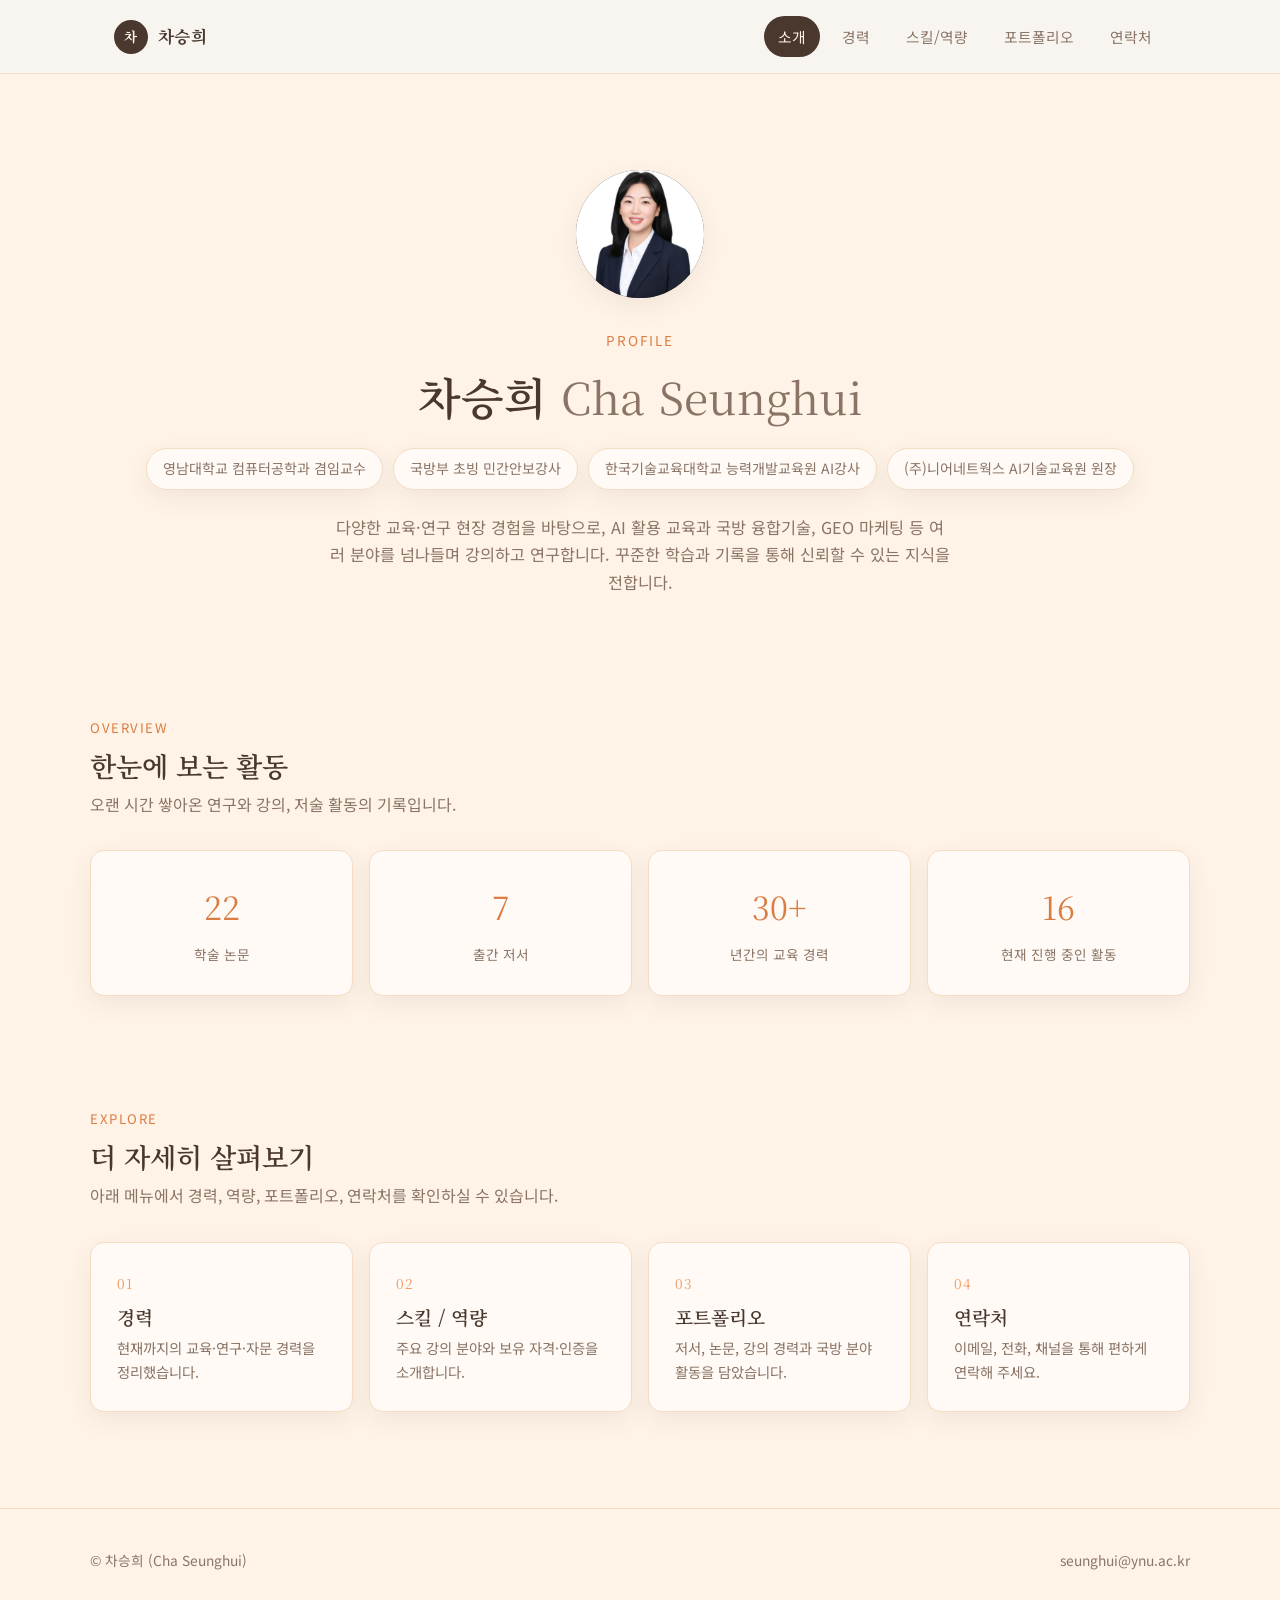
==== index.html @ 2e70e282 "Add profile site" ====
<!doctype html>
<html lang="ko">
<head>
<meta charset="UTF-8">
<meta name="viewport" content="width=device-width, initial-scale=1.0">
<title>차승희 | 소개</title>
<link rel="preconnect" href="https://fonts.googleapis.com">
<link rel="preconnect" href="https://fonts.gstatic.com" crossorigin>
<link href="https://fonts.googleapis.com/css2?family=Noto+Sans+KR:wght@400;500;700&family=Noto+Serif+KR:wght@500;600;700&display=swap" rel="stylesheet">
<link rel="stylesheet" href="css/style.css">
</head>
<body>

<header class="site-header">
  <nav class="nav">
    <a href="index.html" class="nav-brand"><span class="mono">차</span> 차승희</a>
    <button class="nav-toggle" aria-label="메뉴 열기">
      <span></span><span></span><span></span>
    </button>
    <ul class="nav-links">
      <li><a href="index.html" class="active">소개</a></li>
      <li><a href="career.html">경력</a></li>
      <li><a href="skills.html">스킬/역량</a></li>
      <li><a href="portfolio.html">포트폴리오</a></li>
      <li><a href="contact.html">연락처</a></li>
    </ul>
  </nav>
</header>

<section class="hero">
  <div class="avatar"><img src="프로필사진.jpg" alt="차승희"></div>
  <span class="eyebrow">Profile</span>
  <h1>차승희 <span style="font-weight:400; color:var(--ink-soft);">Cha Seunghui</span></h1>
  <div class="titles">
    <span>영남대학교 컴퓨터공학과 겸임교수</span>
    <span>국방부 초빙 민간안보강사</span>
    <span>한국기술교육대학교 능력개발교육원 AI강사</span>
    <span>(주)니어네트웍스 AI기술교육원 원장</span>
  </div>
  <p class="lead">
    다양한 교육·연구 현장 경험을 바탕으로, AI 활용 교육과 국방 융합기술, GEO 마케팅 등
    여러 분야를 넘나들며 강의하고 연구합니다. 꾸준한 학습과 기록을 통해 신뢰할 수 있는 지식을 전합니다.
  </p>
</section>

<section>
  <div class="section-head fade-up">
    <span class="kicker">Overview</span>
    <h2>한눈에 보는 활동</h2>
    <p>오랜 시간 쌓아온 연구와 강의, 저술 활동의 기록입니다.</p>
  </div>
  <div class="stats fade-up">
    <div class="stat">
      <span class="num">22</span>
      <span class="label">학술 논문</span>
    </div>
    <div class="stat">
      <span class="num">7</span>
      <span class="label">출간 저서</span>
    </div>
    <div class="stat">
      <span class="num">30+</span>
      <span class="label">년간의 교육 경력</span>
    </div>
    <div class="stat">
      <span class="num">16</span>
      <span class="label">현재 진행 중인 활동</span>
    </div>
  </div>
</section>

<section>
  <div class="section-head fade-up">
    <span class="kicker">Explore</span>
    <h2>더 자세히 살펴보기</h2>
    <p>아래 메뉴에서 경력, 역량, 포트폴리오, 연락처를 확인하실 수 있습니다.</p>
  </div>
  <div class="cta-grid fade-up">
    <a href="career.html" class="cta-card">
      <span class="num">01</span>
      <h3>경력</h3>
      <p>현재까지의 교육·연구·자문 경력을 정리했습니다.</p>
    </a>
    <a href="skills.html" class="cta-card">
      <span class="num">02</span>
      <h3>스킬 / 역량</h3>
      <p>주요 강의 분야와 보유 자격·인증을 소개합니다.</p>
    </a>
    <a href="portfolio.html" class="cta-card">
      <span class="num">03</span>
      <h3>포트폴리오</h3>
      <p>저서, 논문, 강의 경력과 국방 분야 활동을 담았습니다.</p>
    </a>
    <a href="contact.html" class="cta-card">
      <span class="num">04</span>
      <h3>연락처</h3>
      <p>이메일, 전화, 채널을 통해 편하게 연락해 주세요.</p>
    </a>
  </div>
</section>

<footer class="site-footer">
  <div class="footer-inner">
    <span>&copy; 차승희 (Cha Seunghui)</span>
    <a href="mailto:seunghui@ynu.ac.kr">seunghui@ynu.ac.kr</a>
  </div>
</footer>

<script src="js/main.js"></script>
</body>
</html>
---- css/style.css ----
/* ===== 차승희 프로필 페이지 — 공통 스타일 ===== */

:root {
  --ivory: #fff3e7;
  --ivory-soft: #ffe8d4;
  --paper: #fffaf5;
  --ink: #4a382e;
  --ink-soft: #8a7466;
  --line: #f5ddc4;
  --accent: #f0985f;
  --accent-dark: #d97d42;
  --accent-tint: #fdead4;
  --shadow: 0 8px 24px rgba(74, 56, 46, 0.08);
  --radius: 14px;
  --max-width: 1100px;
}

* {
  box-sizing: border-box;
}

html {
  scroll-behavior: smooth;
}

body {
  margin: 0;
  background: var(--ivory);
  color: var(--ink);
  font-family: "Pretendard", "Noto Sans KR", -apple-system, sans-serif;
  line-height: 1.7;
  -webkit-font-smoothing: antialiased;
}

h1, h2, h3, h4 {
  font-family: "Noto Serif KR", serif;
  color: var(--ink);
  line-height: 1.4;
  margin: 0 0 0.5em;
  font-weight: 600;
}

p {
  margin: 0 0 1em;
  color: var(--ink-soft);
}

a {
  color: inherit;
  text-decoration: none;
}

img {
  max-width: 100%;
  display: block;
}

.container {
  max-width: var(--max-width);
  margin: 0 auto;
  padding: 0 24px;
}

/* ---------- Header / Nav ---------- */
.site-header {
  position: sticky;
  top: 0;
  z-index: 50;
  background: rgba(248, 246, 241, 0.92);
  backdrop-filter: blur(8px);
  border-bottom: 1px solid var(--line);
}

.nav {
  display: flex;
  align-items: center;
  justify-content: space-between;
  padding: 16px 24px;
  max-width: var(--max-width);
  margin: 0 auto;
}

.nav-brand {
  display: flex;
  align-items: center;
  gap: 10px;
  font-family: "Noto Serif KR", serif;
  font-weight: 700;
  font-size: 1.05rem;
  letter-spacing: 0.02em;
}

.nav-brand .mono {
  width: 34px;
  height: 34px;
  border-radius: 50%;
  background: var(--ink);
  color: var(--ivory);
  display: flex;
  align-items: center;
  justify-content: center;
  font-family: "Noto Serif KR", serif;
  font-size: 0.85rem;
}

.nav-links {
  display: flex;
  gap: 8px;
  list-style: none;
  margin: 0;
  padding: 0;
}

.nav-links a {
  display: inline-block;
  padding: 8px 14px;
  border-radius: 999px;
  font-size: 0.92rem;
  color: var(--ink-soft);
  transition: background 0.2s ease, color 0.2s ease;
}

.nav-links a:hover {
  background: var(--accent-tint);
  color: var(--ink);
}

.nav-links a.active {
  background: var(--ink);
  color: var(--ivory);
}

.nav-toggle {
  display: none;
  flex-direction: column;
  gap: 4px;
  background: none;
  border: none;
  cursor: pointer;
  padding: 8px;
}

.nav-toggle span {
  width: 22px;
  height: 2px;
  background: var(--ink);
}

/* ---------- Hero ---------- */
.hero {
  padding: 96px 24px 64px;
  text-align: center;
}

.avatar {
  width: 128px;
  height: 128px;
  border-radius: 50%;
  background: var(--ink);
  color: var(--ivory);
  display: flex;
  align-items: center;
  justify-content: center;
  margin: 0 auto 28px;
  font-family: "Noto Serif KR", serif;
  font-size: 2rem;
  letter-spacing: 0.05em;
  box-shadow: var(--shadow);
  overflow: hidden;
}

.avatar img {
  width: 100%;
  height: 100%;
  object-fit: cover;
}

.hero .eyebrow {
  display: inline-block;
  color: var(--accent-dark);
  font-size: 0.85rem;
  letter-spacing: 0.14em;
  text-transform: uppercase;
  margin-bottom: 14px;
}

.hero h1 {
  font-size: clamp(2rem, 4vw, 2.75rem);
  margin-bottom: 12px;
}

.hero .titles {
  display: flex;
  flex-wrap: wrap;
  justify-content: center;
  gap: 10px;
  margin: 20px 0 24px;
}

.hero .titles span {
  background: var(--paper);
  border: 1px solid var(--line);
  padding: 8px 16px;
  border-radius: 999px;
  font-size: 0.88rem;
  color: var(--ink-soft);
  box-shadow: var(--shadow);
}

.hero p.lead {
  max-width: 620px;
  margin: 0 auto;
  font-size: 1.02rem;
}

/* ---------- Sections ---------- */
section {
  padding: 56px 24px;
}

.section-head {
  max-width: var(--max-width);
  margin: 0 auto 32px;
}

.section-head .kicker {
  color: var(--accent-dark);
  font-size: 0.82rem;
  letter-spacing: 0.12em;
  text-transform: uppercase;
  margin-bottom: 8px;
  display: block;
}

.section-head h2 {
  font-size: 1.7rem;
  margin-bottom: 6px;
}

.section-head p {
  margin: 0;
}

/* ---------- Cards / Grid ---------- */
.grid {
  max-width: var(--max-width);
  margin: 0 auto;
  display: grid;
  grid-template-columns: repeat(auto-fit, minmax(240px, 1fr));
  gap: 18px;
}

.card {
  background: var(--paper);
  border: 1px solid var(--line);
  border-radius: var(--radius);
  padding: 24px;
  box-shadow: var(--shadow);
}

.card h3 {
  font-size: 1.05rem;
  margin-bottom: 8px;
}

.card .meta {
  font-size: 0.85rem;
  color: var(--accent-dark);
  margin-bottom: 6px;
  display: block;
}

.card p {
  margin: 0;
  font-size: 0.92rem;
}

/* stat cards on home */
.stats {
  max-width: var(--max-width);
  margin: 0 auto;
  display: grid;
  grid-template-columns: repeat(auto-fit, minmax(160px, 1fr));
  gap: 16px;
}

.stat {
  text-align: center;
  background: var(--paper);
  border: 1px solid var(--line);
  border-radius: var(--radius);
  padding: 28px 16px;
  box-shadow: var(--shadow);
}

.stat .num {
  font-family: "Noto Serif KR", serif;
  font-size: 2rem;
  color: var(--accent-dark);
  display: block;
  margin-bottom: 6px;
}

.stat .label {
  font-size: 0.85rem;
  color: var(--ink-soft);
}

/* CTA cards */
.cta-grid {
  max-width: var(--max-width);
  margin: 0 auto;
  display: grid;
  grid-template-columns: repeat(auto-fit, minmax(220px, 1fr));
  gap: 16px;
}

.cta-card {
  background: var(--paper);
  border: 1px solid var(--line);
  border-radius: var(--radius);
  padding: 26px;
  box-shadow: var(--shadow);
  transition: transform 0.2s ease, box-shadow 0.2s ease;
  display: block;
}

.cta-card:hover {
  transform: translateY(-3px);
  box-shadow: 0 14px 30px rgba(31, 42, 56, 0.1);
}

.cta-card .num {
  color: var(--accent);
  font-family: "Noto Serif KR", serif;
  font-size: 0.85rem;
  letter-spacing: 0.1em;
}

.cta-card h3 {
  margin: 8px 0 6px;
}

.cta-card p {
  margin: 0;
  font-size: 0.9rem;
}

/* ---------- Tags ---------- */
.tag-cloud {
  max-width: var(--max-width);
  margin: 0 auto;
  display: flex;
  flex-wrap: wrap;
  gap: 10px;
}

.tag {
  background: var(--accent-tint);
  color: var(--accent-dark);
  border-radius: 999px;
  padding: 9px 16px;
  font-size: 0.9rem;
}

/* ---------- Timeline ---------- */
.timeline {
  max-width: var(--max-width);
  margin: 0 auto;
  border-left: 2px solid var(--line);
  padding-left: 28px;
}

.timeline-item {
  position: relative;
  padding-bottom: 22px;
}

.timeline-item::before {
  content: "";
  position: absolute;
  left: -34px;
  top: 4px;
  width: 10px;
  height: 10px;
  border-radius: 50%;
  background: var(--accent);
}

.timeline-item .date {
  font-size: 0.82rem;
  color: var(--accent-dark);
  display: block;
  margin-bottom: 2px;
}

.timeline-item .desc {
  font-size: 0.94rem;
  color: var(--ink);
}

/* ---------- Accordion ---------- */
.accordion {
  max-width: var(--max-width);
  margin: 24px auto 0;
  border: 1px solid var(--line);
  border-radius: var(--radius);
  background: var(--paper);
  box-shadow: var(--shadow);
  overflow: hidden;
}

.accordion-trigger {
  width: 100%;
  display: flex;
  align-items: center;
  justify-content: space-between;
  background: none;
  border: none;
  padding: 20px 24px;
  font-family: "Noto Serif KR", serif;
  font-size: 1rem;
  color: var(--ink);
  cursor: pointer;
}

.accordion-trigger .plus {
  transition: transform 0.25s ease;
  color: var(--accent);
  font-size: 1.2rem;
}

.accordion-trigger[aria-expanded="true"] .plus {
  transform: rotate(45deg);
}

.accordion-panel {
  max-height: 0;
  overflow: hidden;
  transition: max-height 0.3s ease;
  padding: 0 24px;
}

.accordion-panel.open {
  padding: 0 24px 24px;
}

.accordion-panel ul,
.accordion-panel ol {
  margin: 0;
  padding-left: 1.1em;
  font-size: 0.92rem;
  color: var(--ink-soft);
}

.accordion-panel li {
  margin-bottom: 8px;
}

/* ---------- Contact / link list ---------- */
.link-list {
  max-width: var(--max-width);
  margin: 0 auto;
  display: grid;
  grid-template-columns: repeat(auto-fit, minmax(220px, 1fr));
  gap: 14px;
}

.link-item {
  display: flex;
  align-items: center;
  gap: 14px;
  background: var(--paper);
  border: 1px solid var(--line);
  border-radius: var(--radius);
  padding: 16px 20px;
  box-shadow: var(--shadow);
  transition: transform 0.2s ease, border-color 0.2s ease;
}

.link-item:hover {
  transform: translateY(-2px);
  border-color: var(--accent);
}

.link-item .icon {
  width: 38px;
  height: 38px;
  border-radius: 50%;
  background: var(--ink);
  color: var(--ivory);
  display: flex;
  align-items: center;
  justify-content: center;
  font-size: 1rem;
  flex-shrink: 0;
}

.link-item .label {
  font-size: 0.95rem;
  color: var(--ink);
}

.link-item .sub {
  font-size: 0.8rem;
  color: var(--ink-soft);
  display: block;
}

.contact-primary {
  max-width: var(--max-width);
  margin: 0 auto 40px;
  display: grid;
  grid-template-columns: repeat(auto-fit, minmax(220px, 1fr));
  gap: 16px;
}

/* ---------- Footer ---------- */
.site-footer {
  border-top: 1px solid var(--line);
  padding: 40px 24px;
  margin-top: 40px;
}

.footer-inner {
  max-width: var(--max-width);
  margin: 0 auto;
  display: flex;
  flex-wrap: wrap;
  justify-content: space-between;
  gap: 16px;
  align-items: center;
  color: var(--ink-soft);
  font-size: 0.86rem;
}

.footer-inner a {
  color: var(--ink-soft);
}

.footer-inner a:hover {
  color: var(--accent-dark);
}

/* ---------- Fade-in on scroll ---------- */
.fade-up {
  opacity: 0;
  transform: translateY(16px);
  transition: opacity 0.6s ease, transform 0.6s ease;
}

.fade-up.visible {
  opacity: 1;
  transform: translateY(0);
}

/* ---------- Responsive ---------- */
@media (max-width: 720px) {
  .nav-links {
    position: fixed;
    top: 68px;
    left: 0;
    right: 0;
    background: var(--ivory);
    border-bottom: 1px solid var(--line);
    flex-direction: column;
    padding: 12px 24px 20px;
    display: none;
  }

  .nav-links.open {
    display: flex;
  }

  .nav-links a {
    width: 100%;
  }

  .nav-toggle {
    display: flex;
  }

  .hero {
    padding: 64px 20px 48px;
  }
}
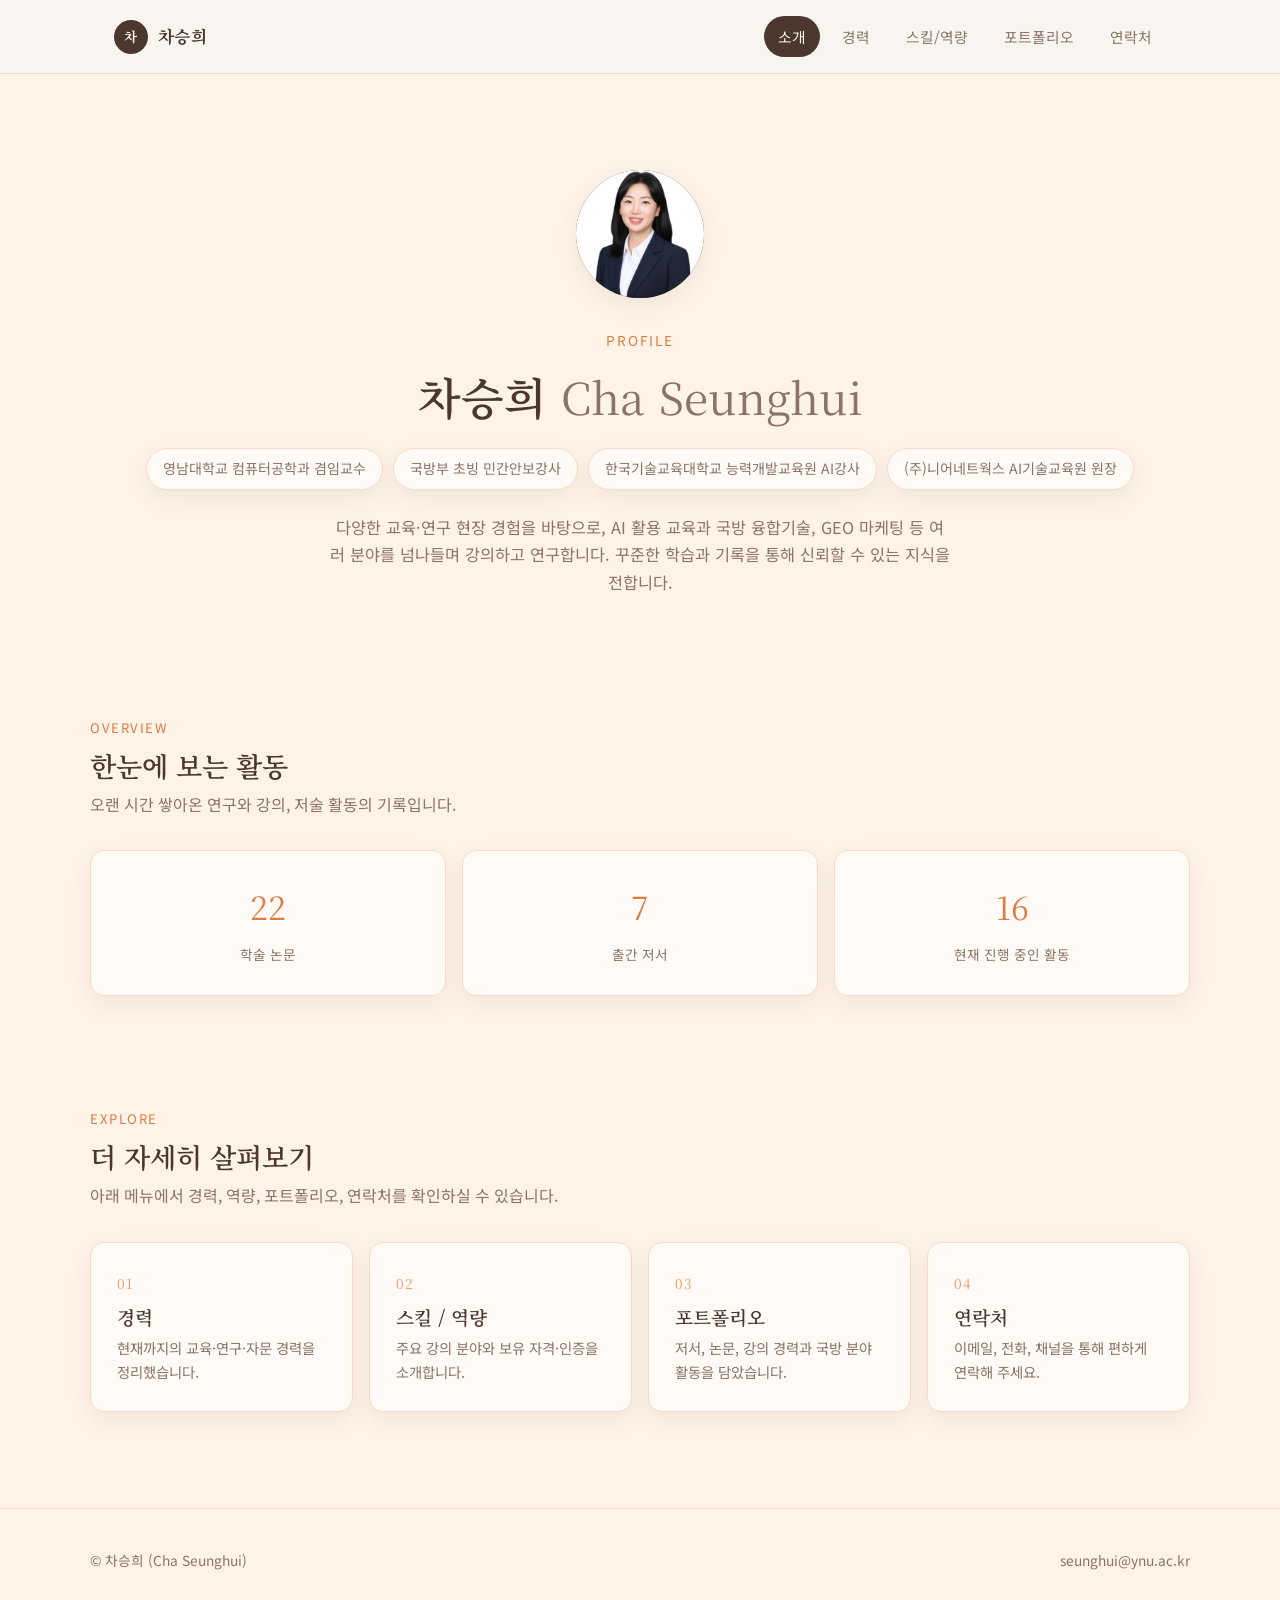
==== commit 16e7fc21: "Add files via upload" ====
--- a/index.html
+++ b/index.html
@@ -59,10 +59,6 @@
       <span class="label">출간 저서</span>
     </div>
     <div class="stat">
-      <span class="num">30+</span>
-      <span class="label">년간의 교육 경력</span>
-    </div>
-    <div class="stat">
       <span class="num">16</span>
       <span class="label">현재 진행 중인 활동</span>
     </div>
